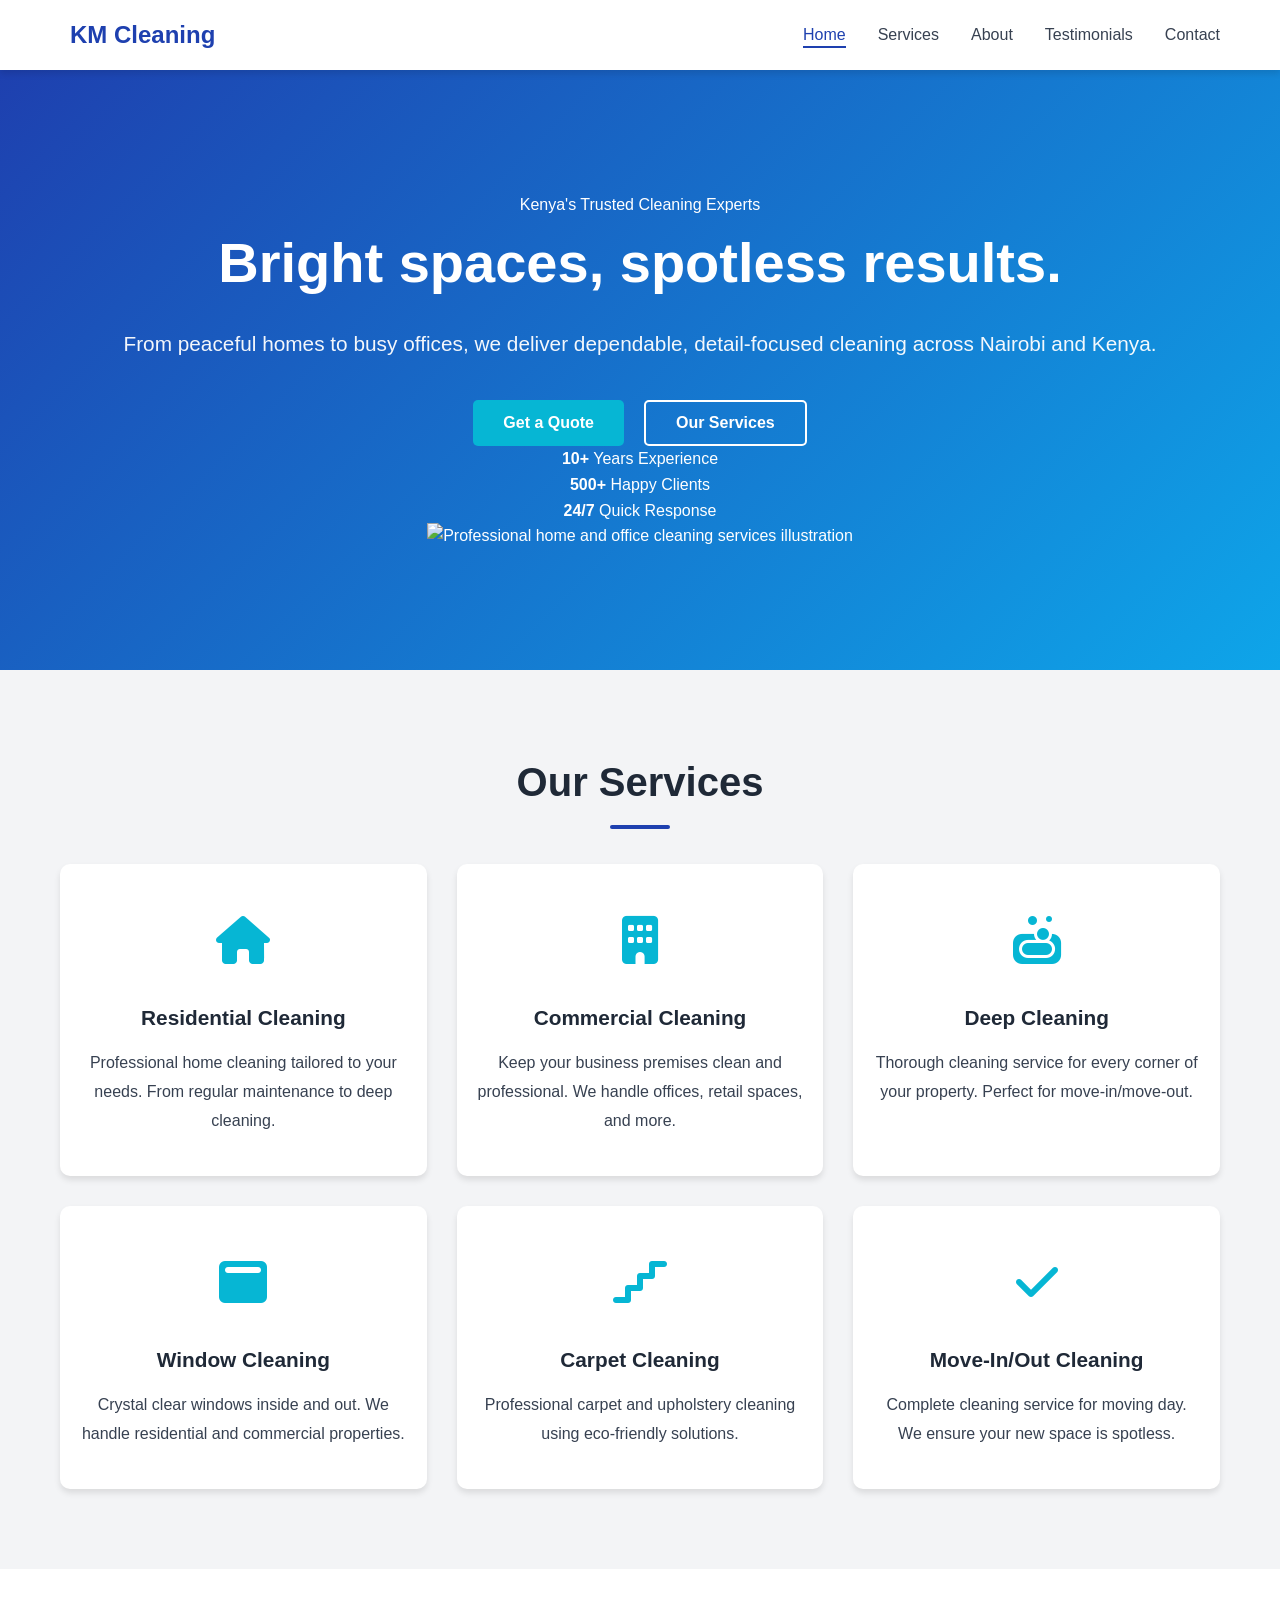
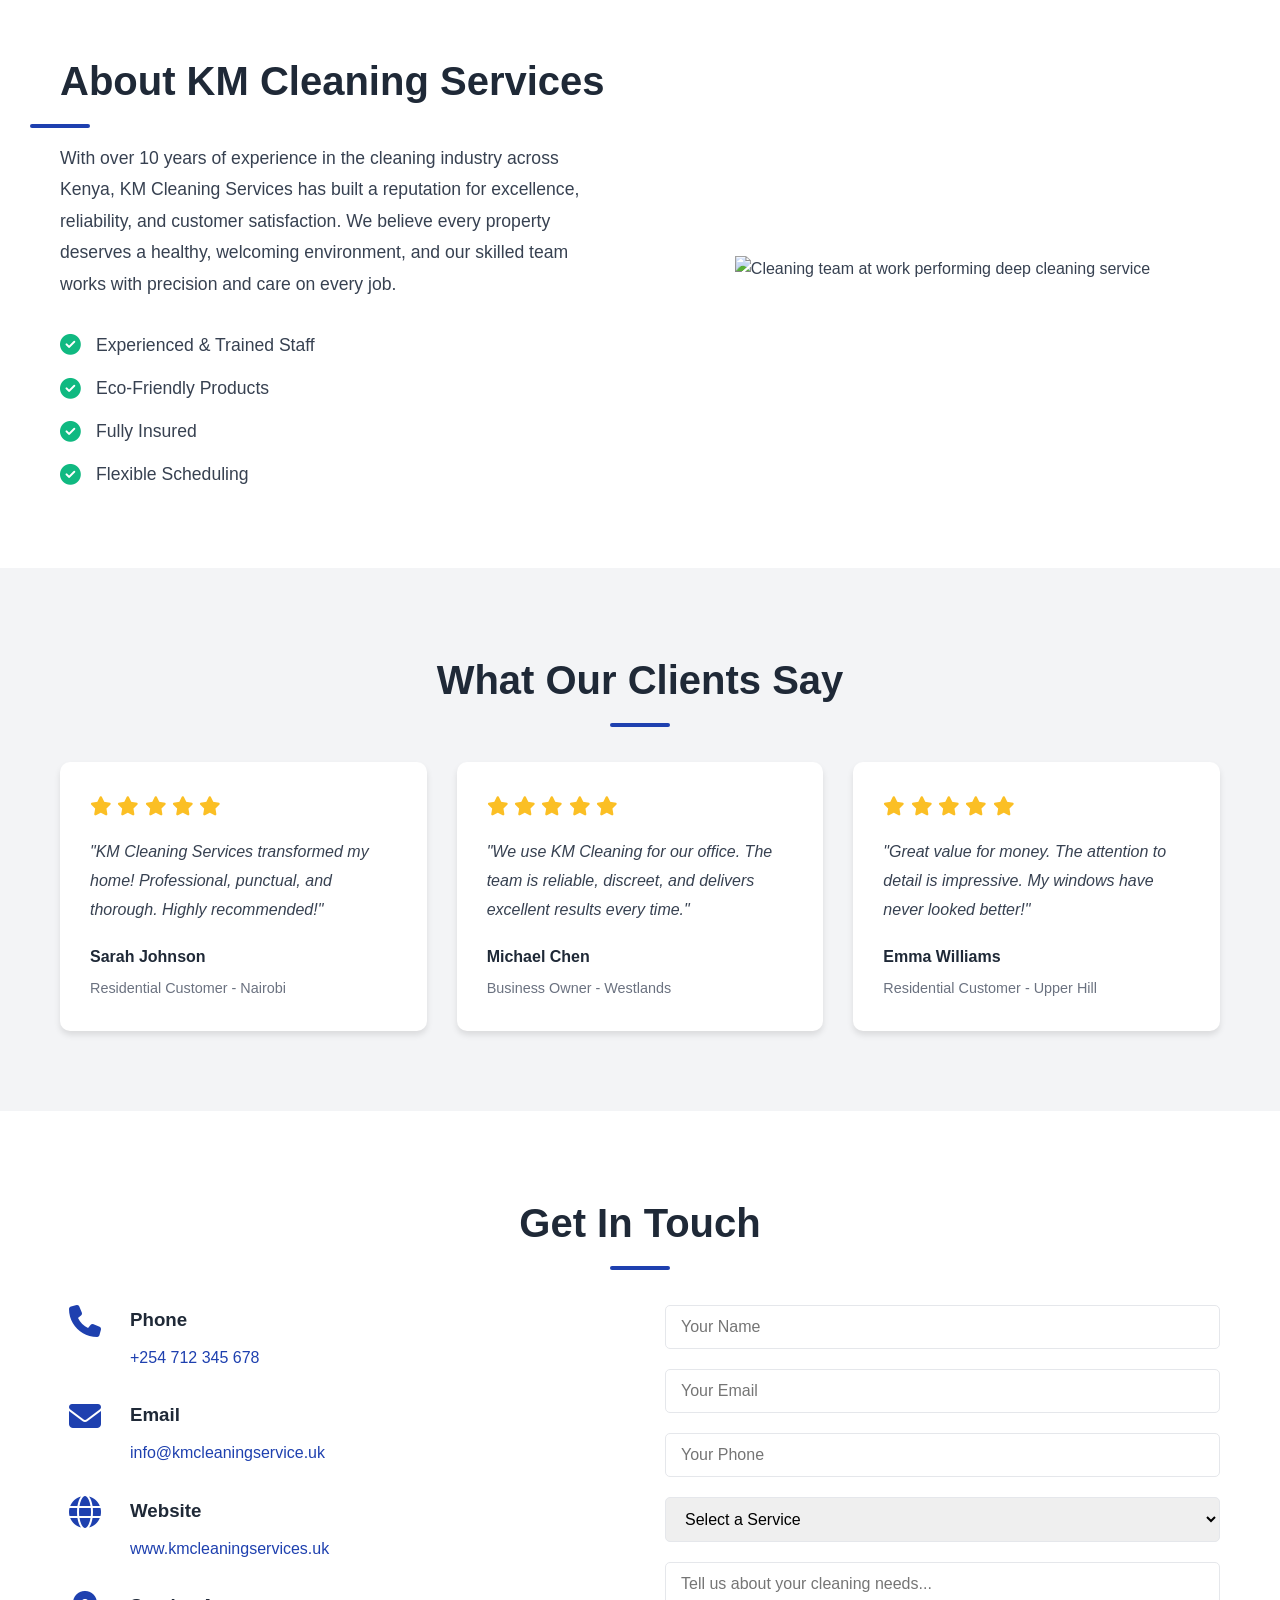
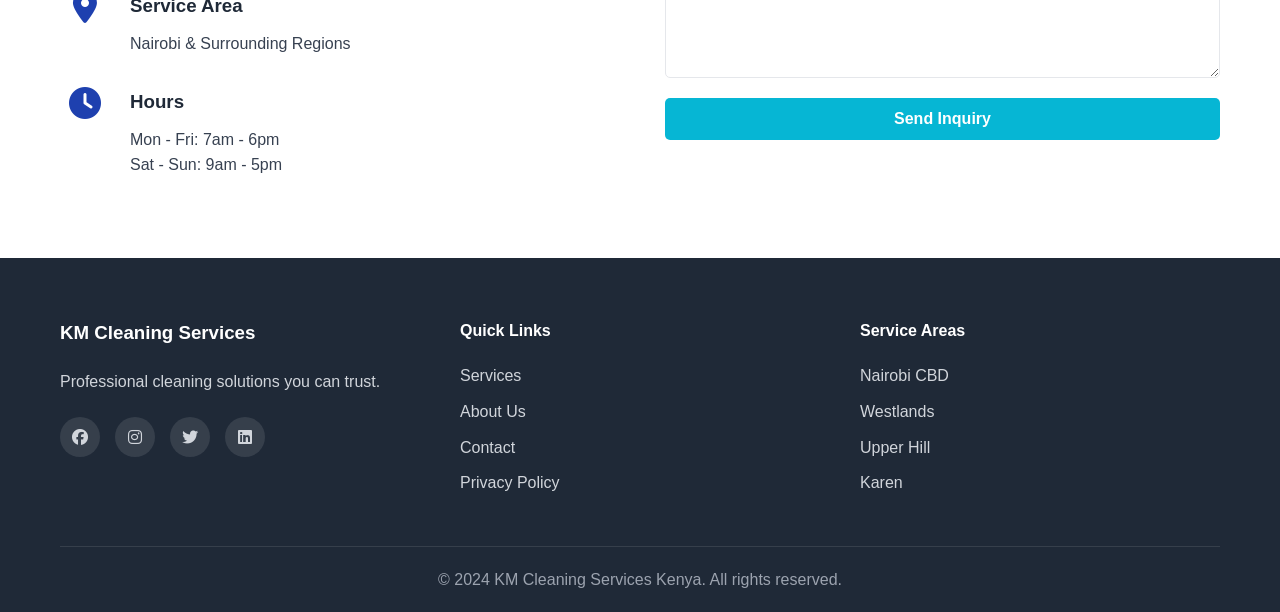
==== index.html @ 6351102a "Update the home page with animated hero visuals and align the contact form with the live website and" ====
<!DOCTYPE html>
<html lang="en">
<head>
    <meta charset="UTF-8">
    <meta name="viewport" content="width=device-width, initial-scale=1.0">
    <meta name="description" content="Professional cleaning services for homes and businesses in Kenya. Fast, reliable, and affordable.">
    <meta name="keywords" content="cleaning services, home cleaning, office cleaning, professional cleaners, Kenya">
    <title>KM Cleaning Services - Professional Cleaning Solutions in Kenya</title>
    <link rel="stylesheet" href="css/styles.css">
    <link rel="stylesheet" href="https://cdnjs.cloudflare.com/ajax/libs/font-awesome/6.4.0/css/all.min.css">
</head>
<body>
    <!-- Navigation -->
    <nav class="navbar">
        <div class="container">
            <div class="nav-wrapper">
                <div class="logo">
                    <i class="fas fa-sparkles"></i>
                    <span>KM Cleaning</span>
                </div>
                <ul class="nav-menu">
                    <li><a href="#home" class="active">Home</a></li>
                    <li><a href="#services">Services</a></li>
                    <li><a href="#about">About</a></li>
                    <li><a href="#testimonials">Testimonials</a></li>
                    <li><a href="#contact">Contact</a></li>
                </ul>
                <div class="hamburger">
                    <span></span>
                    <span></span>
                    <span></span>
                </div>
            </div>
        </div>
    </nav>

    <!-- Hero Section -->
    <section class="hero" id="home">
        <div class="container hero-layout">
            <div class="hero-content">
                <span class="eyebrow">Kenya's Trusted Cleaning Experts</span>
                <h1>Bright spaces, spotless results.</h1>
                <p>From peaceful homes to busy offices, we deliver dependable, detail-focused cleaning across Nairobi and Kenya.</p>
                <div class="hero-buttons">
                    <button class="btn btn-primary" onclick="scrollToSection('contact')">Get a Quote</button>
                    <button class="btn btn-secondary" onclick="scrollToSection('services')">Our Services</button>
                </div>
                <div class="hero-stats">
                    <div>
                        <strong>10+</strong>
                        <span>Years Experience</span>
                    </div>
                    <div>
                        <strong>500+</strong>
                        <span>Happy Clients</span>
                    </div>
                    <div>
                        <strong>24/7</strong>
                        <span>Quick Response</span>
                    </div>
                </div>
            </div>
            <div class="hero-visual" aria-label="Cleaning service illustration">
                <div class="orb orb-one"></div>
                <div class="orb orb-two"></div>
                <img src="assets/cleaning-hero.svg" alt="Professional home and office cleaning services illustration">
            </div>
        </div>
    </section>

    <!-- Services Section -->
    <section class="services" id="services">
        <div class="container">
            <h2>Our Services</h2>
            <div class="services-grid">
                <div class="service-card">
                    <div class="service-icon">
                        <i class="fas fa-home"></i>
                    </div>
                    <h3>Residential Cleaning</h3>
                    <p>Professional home cleaning tailored to your needs. From regular maintenance to deep cleaning.</p>
                </div>
                <div class="service-card">
                    <div class="service-icon">
                        <i class="fas fa-building"></i>
                    </div>
                    <h3>Commercial Cleaning</h3>
                    <p>Keep your business premises clean and professional. We handle offices, retail spaces, and more.</p>
                </div>
                <div class="service-card">
                    <div class="service-icon">
                        <i class="fas fa-soap"></i>
                    </div>
                    <h3>Deep Cleaning</h3>
                    <p>Thorough cleaning service for every corner of your property. Perfect for move-in/move-out.</p>
                </div>
                <div class="service-card">
                    <div class="service-icon">
                        <i class="fas fa-window-maximize"></i>
                    </div>
                    <h3>Window Cleaning</h3>
                    <p>Crystal clear windows inside and out. We handle residential and commercial properties.</p>
                </div>
                <div class="service-card">
                    <div class="service-icon">
                        <i class="fas fa-stairs"></i>
                    </div>
                    <h3>Carpet Cleaning</h3>
                    <p>Professional carpet and upholstery cleaning using eco-friendly solutions.</p>
                </div>
                <div class="service-card">
                    <div class="service-icon">
                        <i class="fas fa-check"></i>
                    </div>
                    <h3>Move-In/Out Cleaning</h3>
                    <p>Complete cleaning service for moving day. We ensure your new space is spotless.</p>
                </div>
            </div>
        </div>
    </section>

    <!-- About Section -->
    <section class="about" id="about">
        <div class="container">
            <div class="about-content">
                <div class="about-text">
                    <h2>About KM Cleaning Services</h2>
                    <p>With over 10 years of experience in the cleaning industry across Kenya, KM Cleaning Services has built a reputation for excellence, reliability, and customer satisfaction. We believe every property deserves a healthy, welcoming environment, and our skilled team works with precision and care on every job.</p>
                    <div class="about-features">
                        <div class="feature">
                            <i class="fas fa-check-circle"></i>
                            <span>Experienced & Trained Staff</span>
                        </div>
                        <div class="feature">
                            <i class="fas fa-check-circle"></i>
                            <span>Eco-Friendly Products</span>
                        </div>
                        <div class="feature">
                            <i class="fas fa-check-circle"></i>
                            <span>Fully Insured</span>
                        </div>
                        <div class="feature">
                            <i class="fas fa-check-circle"></i>
                            <span>Flexible Scheduling</span>
                        </div>
                    </div>
                </div>
                <div class="about-image">
                    <img src="assets/work-visual.svg" alt="Cleaning team at work performing deep cleaning service">
                </div>
            </div>
        </div>
    </section>

    <!-- Testimonials Section -->
    <section class="testimonials" id="testimonials">
        <div class="container">
            <h2>What Our Clients Say</h2>
            <div class="testimonials-grid">
                <div class="testimonial-card">
                    <div class="stars">
                        <i class="fas fa-star"></i>
                        <i class="fas fa-star"></i>
                        <i class="fas fa-star"></i>
                        <i class="fas fa-star"></i>
                        <i class="fas fa-star"></i>
                    </div>
                    <p>"KM Cleaning Services transformed my home! Professional, punctual, and thorough. Highly recommended!"</p>
                    <h4>Sarah Johnson</h4>
                    <span>Residential Customer - Nairobi</span>
                </div>
                <div class="testimonial-card">
                    <div class="stars">
                        <i class="fas fa-star"></i>
                        <i class="fas fa-star"></i>
                        <i class="fas fa-star"></i>
                        <i class="fas fa-star"></i>
                        <i class="fas fa-star"></i>
                    </div>
                    <p>"We use KM Cleaning for our office. The team is reliable, discreet, and delivers excellent results every time."</p>
                    <h4>Michael Chen</h4>
                    <span>Business Owner - Westlands</span>
                </div>
                <div class="testimonial-card">
                    <div class="stars">
                        <i class="fas fa-star"></i>
                        <i class="fas fa-star"></i>
                        <i class="fas fa-star"></i>
                        <i class="fas fa-star"></i>
                        <i class="fas fa-star"></i>
                    </div>
                    <p>"Great value for money. The attention to detail is impressive. My windows have never looked better!"</p>
                    <h4>Emma Williams</h4>
                    <span>Residential Customer - Upper Hill</span>
                </div>
            </div>
        </div>
    </section>

    <!-- Contact Section -->
    <section class="contact" id="contact">
        <div class="container">
            <h2>Get In Touch</h2>
            <div class="contact-wrapper">
                <div class="contact-info">
                    <div class="info-item">
                        <i class="fas fa-phone"></i>
                        <div>
                            <h3>Phone</h3>
                            <p><a href="tel:+254712345678">+254 712 345 678</a></p>
                        </div>
                    </div>
                    <div class="info-item">
                        <i class="fas fa-envelope"></i>
                        <div>
                            <h3>Email</h3>
                            <p><a href="mailto:info@kmcleaningservice.uk">info@kmcleaningservice.uk</a></p>
                        </div>
                    </div>
                    <div class="info-item">
                        <i class="fas fa-globe"></i>
                        <div>
                            <h3>Website</h3>
                            <p><a href="https://www.kmcleaningservices.uk">www.kmcleaningservices.uk</a></p>
                        </div>
                    </div>
                    <div class="info-item">
                        <i class="fas fa-map-marker-alt"></i>
                        <div>
                            <h3>Service Area</h3>
                            <p>Nairobi & Surrounding Regions</p>
                        </div>
                    </div>
                    <div class="info-item">
                        <i class="fas fa-clock"></i>
                        <div>
                            <h3>Hours</h3>
                            <p>Mon - Fri: 7am - 6pm<br>Sat - Sun: 9am - 5pm</p>
                        </div>
                    </div>
                </div>
                <form class="contact-form" id="contactForm" action="https://formsubmit.co/info@kmcleaningservice.uk" method="POST">
                    <div class="form-group">
                        <input type="text" name="name" placeholder="Your Name" required>
                    </div>
                    <div class="form-group">
                        <input type="email" name="email" placeholder="Your Email" required>
                    </div>
                    <div class="form-group">
                        <input type="tel" name="phone" placeholder="Your Phone">
                    </div>
                    <div class="form-group">
                        <select name="service" required>
                            <option value="">Select a Service</option>
                            <option value="Residential Cleaning">Residential Cleaning</option>
                            <option value="Commercial Cleaning">Commercial Cleaning</option>
                            <option value="Deep Cleaning">Deep Cleaning</option>
                            <option value="Window Cleaning">Window Cleaning</option>
                            <option value="Carpet Cleaning">Carpet Cleaning</option>
                            <option value="Move-In/Out Cleaning">Move-In/Out Cleaning</option>
                        </select>
                    </div>
                    <div class="form-group">
                        <textarea name="message" placeholder="Tell us about your cleaning needs..." rows="5" required></textarea>
                    </div>
                    <input type="hidden" name="_captcha" value="false">
                    <input type="hidden" name="_next" value="https://www.kmcleaningservices.uk/thank-you.html">
                    <button type="submit" class="btn btn-primary">Send Inquiry</button>
                </form>
            </div>
        </div>
    </section>

    <!-- Footer -->
    <footer class="footer">
        <div class="container">
            <div class="footer-content">
                <div class="footer-section">
                    <h3>KM Cleaning Services</h3>
                    <p>Professional cleaning solutions you can trust.</p>
                    <div class="social-links">
                        <a href="#" title="Facebook"><i class="fab fa-facebook"></i></a>
                        <a href="#" title="Instagram"><i class="fab fa-instagram"></i></a>
                        <a href="#" title="Twitter"><i class="fab fa-twitter"></i></a>
                        <a href="#" title="LinkedIn"><i class="fab fa-linkedin"></i></a>
                    </div>
                </div>
                <div class="footer-section">
                    <h4>Quick Links</h4>
                    <ul>
                        <li><a href="#services">Services</a></li>
                        <li><a href="#about">About Us</a></li>
                        <li><a href="#contact">Contact</a></li>
                        <li><a href="privacy.html">Privacy Policy</a></li>
                    </ul>
                </div>
                <div class="footer-section">
                    <h4>Service Areas</h4>
                    <ul>
                        <li><a href="#">Nairobi CBD</a></li>
                        <li><a href="#">Westlands</a></li>
                        <li><a href="#">Upper Hill</a></li>
                        <li><a href="#">Karen</a></li>
                    </ul>
                </div>
            </div>
            <div class="footer-bottom">
                <p>&copy; 2024 KM Cleaning Services Kenya. All rights reserved.</p>
            </div>
        </div>
    </footer>

    <script src="js/script.js"></script>
</body>
</html>
---- css/styles.css ----
/* ==================== Global Styles ==================== */
* {
    margin: 0;
    padding: 0;
    box-sizing: border-box;
}

:root {
    --primary-color: #1e40af;
    --secondary-color: #0ea5e9;
    --accent-color: #06b6d4;
    --dark-color: #1f2937;
    --light-color: #f3f4f6;
    --text-color: #374151;
    --border-color: #e5e7eb;
    --success-color: #10b981;
    --white: #ffffff;
    --shadow: 0 4px 6px rgba(0, 0, 0, 0.1);
    --shadow-lg: 0 10px 25px rgba(0, 0, 0, 0.15);
}

html {
    scroll-behavior: smooth;
}

body {
    font-family: 'Segoe UI', Tahoma, Geneva, Verdana, sans-serif;
    line-height: 1.6;
    color: var(--text-color);
    background-color: var(--white);
}

.container {
    max-width: 1200px;
    margin: 0 auto;
    padding: 0 20px;
}

/* ==================== Navigation ==================== */
.navbar {
    background-color: var(--white);
    box-shadow: var(--shadow);
    position: sticky;
    top: 0;
    z-index: 1000;
    padding: 1rem 0;
}

.nav-wrapper {
    display: flex;
    justify-content: space-between;
    align-items: center;
}

.logo {
    display: flex;
    align-items: center;
    gap: 10px;
    font-size: 1.5rem;
    font-weight: 700;
    color: var(--primary-color);
}

.logo i {
    color: var(--accent-color);
    font-size: 1.8rem;
}

.nav-menu {
    display: flex;
    list-style: none;
    gap: 2rem;
}

.nav-menu a {
    text-decoration: none;
    color: var(--text-color);
    font-weight: 500;
    transition: color 0.3s ease;
    position: relative;
}

.nav-menu a:hover,
.nav-menu a.active {
    color: var(--primary-color);
}

.nav-menu a::after {
    content: '';
    position: absolute;
    bottom: -5px;
    left: 0;
    width: 0;
    height: 2px;
    background-color: var(--primary-color);
    transition: width 0.3s ease;
}

.nav-menu a:hover::after,
.nav-menu a.active::after {
    width: 100%;
}

.hamburger {
    display: none;
    flex-direction: column;
    cursor: pointer;
}

.hamburger span {
    width: 25px;
    height: 3px;
    background-color: var(--primary-color);
    margin: 5px 0;
    transition: 0.3s;
}

/* ==================== Hero Section ==================== */
.hero {
    background: linear-gradient(135deg, var(--primary-color) 0%, var(--secondary-color) 100%);
    color: var(--white);
    padding: 120px 20px;
    text-align: center;
    min-height: 600px;
    display: flex;
    align-items: center;
    justify-content: center;
}

.hero-content h1 {
    font-size: 3.5rem;
    margin-bottom: 20px;
    font-weight: 800;
    animation: slideDown 0.8s ease;
}

.hero-content p {
    font-size: 1.3rem;
    margin-bottom: 40px;
    opacity: 0.95;
    animation: slideUp 0.8s ease;
}

.hero-buttons {
    display: flex;
    gap: 20px;
    justify-content: center;
    flex-wrap: wrap;
    animation: slideUp 1s ease;
}

@keyframes slideDown {
    from {
        opacity: 0;
        transform: translateY(-30px);
    }
    to {
        opacity: 1;
        transform: translateY(0);
    }
}

@keyframes slideUp {
    from {
        opacity: 0;
        transform: translateY(30px);
    }
    to {
        opacity: 1;
        transform: translateY(0);
    }
}

/* ==================== Buttons ==================== */
.btn {
    padding: 12px 30px;
    border: none;
    border-radius: 5px;
    font-size: 1rem;
    font-weight: 600;
    cursor: pointer;
    transition: all 0.3s ease;
    text-decoration: none;
    display: inline-block;
}

.btn-primary {
    background-color: var(--accent-color);
    color: var(--white);
}

.btn-primary:hover {
    background-color: #0891b2;
    transform: translateY(-2px);
    box-shadow: var(--shadow-lg);
}

.btn-secondary {
    background-color: transparent;
    color: var(--white);
    border: 2px solid var(--white);
}

.btn-secondary:hover {
    background-color: var(--white);
    color: var(--primary-color);
    transform: translateY(-2px);
}

/* ==================== Services Section ==================== */
.services {
    padding: 80px 20px;
    background-color: var(--light-color);
}

.services h2,
.about h2,
.testimonials h2,
.contact h2 {
    font-size: 2.5rem;
    margin-bottom: 50px;
    text-align: center;
    color: var(--dark-color);
    position: relative;
}

.services h2::after,
.about h2::after,
.testimonials h2::after,
.contact h2::after {
    content: '';
    position: absolute;
    bottom: -15px;
    left: 50%;
    transform: translateX(-50%);
    width: 60px;
    height: 4px;
    background-color: var(--primary-color);
    border-radius: 2px;
}

.services-grid {
    display: grid;
    grid-template-columns: repeat(auto-fit, minmax(300px, 1fr));
    gap: 30px;
}

.service-card {
    background-color: var(--white);
    padding: 40px 20px;
    border-radius: 10px;
    text-align: center;
    box-shadow: var(--shadow);
    transition: all 0.3s ease;
    cursor: pointer;
}

.service-card:hover {
    transform: translateY(-10px);
    box-shadow: var(--shadow-lg);
}

.service-icon {
    font-size: 3rem;
    color: var(--accent-color);
    margin-bottom: 20px;
}

.service-card h3 {
    font-size: 1.3rem;
    margin-bottom: 15px;
    color: var(--dark-color);
}

.service-card p {
    color: var(--text-color);
    line-height: 1.8;
}

/* ==================== About Section ==================== */
.about {
    padding: 80px 20px;
}

.about-content {
    display: grid;
    grid-template-columns: 1fr 1fr;
    gap: 50px;
    align-items: center;
}

.about-text h2 {
    text-align: left;
    margin-bottom: 30px;
}

.about-text h2::after {
    left: 0;
}

.about-text p {
    font-size: 1.1rem;
    line-height: 1.8;
    margin-bottom: 30px;
    color: var(--text-color);
}

.about-features {
    display: flex;
    flex-direction: column;
    gap: 15px;
}

.feature {
    display: flex;
    align-items: center;
    gap: 15px;
    font-size: 1.1rem;
}

.feature i {
    color: var(--success-color);
    font-size: 1.3rem;
}

.about-image {
    display: flex;
    align-items: center;
    justify-content: center;
}

.placeholder-image {
    width: 100%;
    height: 400px;
    background: linear-gradient(135deg, #e0e7ff 0%, #f0f4ff 100%);
    border-radius: 10px;
    display: flex;
    flex-direction: column;
    align-items: center;
    justify-content: center;
    color: var(--primary-color);
}

.placeholder-image i {
    font-size: 4rem;
    margin-bottom: 20px;
    opacity: 0.5;
}

.placeholder-image p {
    font-size: 1.1rem;
    opacity: 0.7;
}

/* ==================== Testimonials Section ==================== */
.testimonials {
    padding: 80px 20px;
    background-color: var(--light-color);
}

.testimonials h2 {
    margin-bottom: 50px;
}

.testimonials-grid {
    display: grid;
    grid-template-columns: repeat(auto-fit, minmax(300px, 1fr));
    gap: 30px;
}

.testimonial-card {
    background-color: var(--white);
    padding: 30px;
    border-radius: 10px;
    box-shadow: var(--shadow);
    transition: all 0.3s ease;
}

.testimonial-card:hover {
    box-shadow: var(--shadow-lg);
    transform: translateY(-5px);
}

.stars {
    color: #fbbf24;
    font-size: 1.2rem;
    margin-bottom: 15px;
}

.testimonial-card p {
    font-style: italic;
    margin-bottom: 20px;
    line-height: 1.8;
    color: var(--text-color);
}

.testimonial-card h4 {
    color: var(--dark-color);
    margin-bottom: 5px;
}

.testimonial-card span {
    color: #6b7280;
    font-size: 0.9rem;
}

/* ==================== Contact Section ==================== */
.contact {
    padding: 80px 20px;
}

.contact h2 {
    margin-bottom: 50px;
}

.contact-wrapper {
    display: grid;
    grid-template-columns: 1fr 1fr;
    gap: 50px;
}

.contact-info {
    display: flex;
    flex-direction: column;
    gap: 30px;
}

.info-item {
    display: flex;
    gap: 20px;
}

.info-item i {
    font-size: 2rem;
    color: var(--primary-color);
    min-width: 50px;
    text-align: center;
}

.info-item h3 {
    margin-bottom: 10px;
    color: var(--dark-color);
}

.info-item p {
    color: var(--text-color);
}

.info-item a {
    color: var(--primary-color);
    text-decoration: none;
    transition: color 0.3s ease;
}

.info-item a:hover {
    color: var(--accent-color);
}

.contact-form {
    display: flex;
    flex-direction: column;
    gap: 20px;
}

.form-group {
    display: flex;
    flex-direction: column;
}

.form-group input,
.form-group select,
.form-group textarea {
    padding: 12px 15px;
    border: 1px solid var(--border-color);
    border-radius: 5px;
    font-size: 1rem;
    font-family: inherit;
    transition: border-color 0.3s ease;
}

.form-group input:focus,
.form-group select:focus,
.form-group textarea:focus {
    outline: none;
    border-color: var(--primary-color);
    box-shadow: 0 0 0 3px rgba(30, 64, 175, 0.1);
}

.form-group textarea {
    resize: vertical;
}

/* ==================== Footer ==================== */
.footer {
    background-color: var(--dark-color);
    color: var(--white);
    padding: 60px 20px 20px;
}

.footer-content {
    display: grid;
    grid-template-columns: repeat(auto-fit, minmax(250px, 1fr));
    gap: 40px;
    margin-bottom: 40px;
}

.footer-section h3,
.footer-section h4 {
    margin-bottom: 20px;
    color: var(--white);
}

.footer-section p {
    color: #d1d5db;
    line-height: 1.8;
    margin-bottom: 20px;
}

.footer-section ul {
    list-style: none;
}

.footer-section ul li {
    margin-bottom: 10px;
}

.footer-section a {
    color: #d1d5db;
    text-decoration: none;
    transition: color 0.3s ease;
}

.footer-section a:hover {
    color: var(--accent-color);
}

.social-links {
    display: flex;
    gap: 15px;
}

.social-links a {
    width: 40px;
    height: 40px;
    display: flex;
    align-items: center;
    justify-content: center;
    background-color: rgba(255, 255, 255, 0.1);
    border-radius: 50%;
    transition: all 0.3s ease;
}

.social-links a:hover {
    background-color: var(--accent-color);
    transform: translateY(-3px);
}

.footer-bottom {
    text-align: center;
    padding-top: 20px;
    border-top: 1px solid rgba(255, 255, 255, 0.1);
    color: #9ca3af;
}

/* ==================== Responsive Design ==================== */
@media (max-width: 768px) {
    .hamburger {
        display: flex;
    }

    .nav-menu {
        position: fixed;
        left: -100%;
        top: 70px;
        flex-direction: column;
        background-color: var(--white);
        width: 100%;
        text-align: center;
        transition: 0.3s;
        gap: 0;
        padding: 20px 0;
        box-shadow: var(--shadow);
    }

    .nav-menu.active {
        left: 0;
    }

    .nav-menu li {
        padding: 15px 0;
    }

    .hero-content h1 {
        font-size: 2.5rem;
    }

    .hero-content p {
        font-size: 1.1rem;
    }

    .hero-buttons {
        flex-direction: column;
        align-items: center;
    }

    .btn {
        width: 100%;
        max-width: 300px;
    }

    .about-content {
        grid-template-columns: 1fr;
        gap: 30px;
    }

    .about-image {
        order: -1;
    }

    .contact-wrapper {
        grid-template-columns: 1fr;
        gap: 30px;
    }

    .services h2,
    .about h2,
    .testimonials h2,
    .contact h2 {
        font-size: 2rem;
    }

    .services,
    .about,
    .testimonials,
    .contact {
        padding: 60px 20px;
    }
}

@media (max-width: 480px) {
    .hero-content h1 {
        font-size: 2rem;
    }

    .services-grid,
    .testimonials-grid {
        grid-template-columns: 1fr;
    }

    .services h2,
    .about h2,
    .testimonials h2,
    .contact h2 {
        font-size: 1.8rem;
    }

    .nav-menu {
        gap: 0;
    }

    .footer-content {
        grid-template-columns: 1fr;
        gap: 30px;
    }
}

/* ==================== Animations ==================== */
@keyframes fadeIn {
    from {
        opacity: 0;
    }
    to {
        opacity: 1;
    }
}

@keyframes slideInLeft {
    from {
        opacity: 0;
        transform: translateX(-30px);
    }
    to {
        opacity: 1;
        transform: translateX(0);
    }
}

@keyframes slideInRight {
    from {
        opacity: 0;
        transform: translateX(30px);
    }
    to {
        opacity: 1;
        transform: translateX(0);
    }
}

.fade-in {
    animation: fadeIn 0.6s ease-in;
}

/* ==================== Utility Classes ==================== */
.text-center {
    text-align: center;
}

.mt-20 {
    margin-top: 20px;
}

.mt-40 {
    margin-top: 40px;
}

.mb-20 {
    margin-bottom: 20px;
}

.mb-40 {
    margin-bottom: 40px;
}
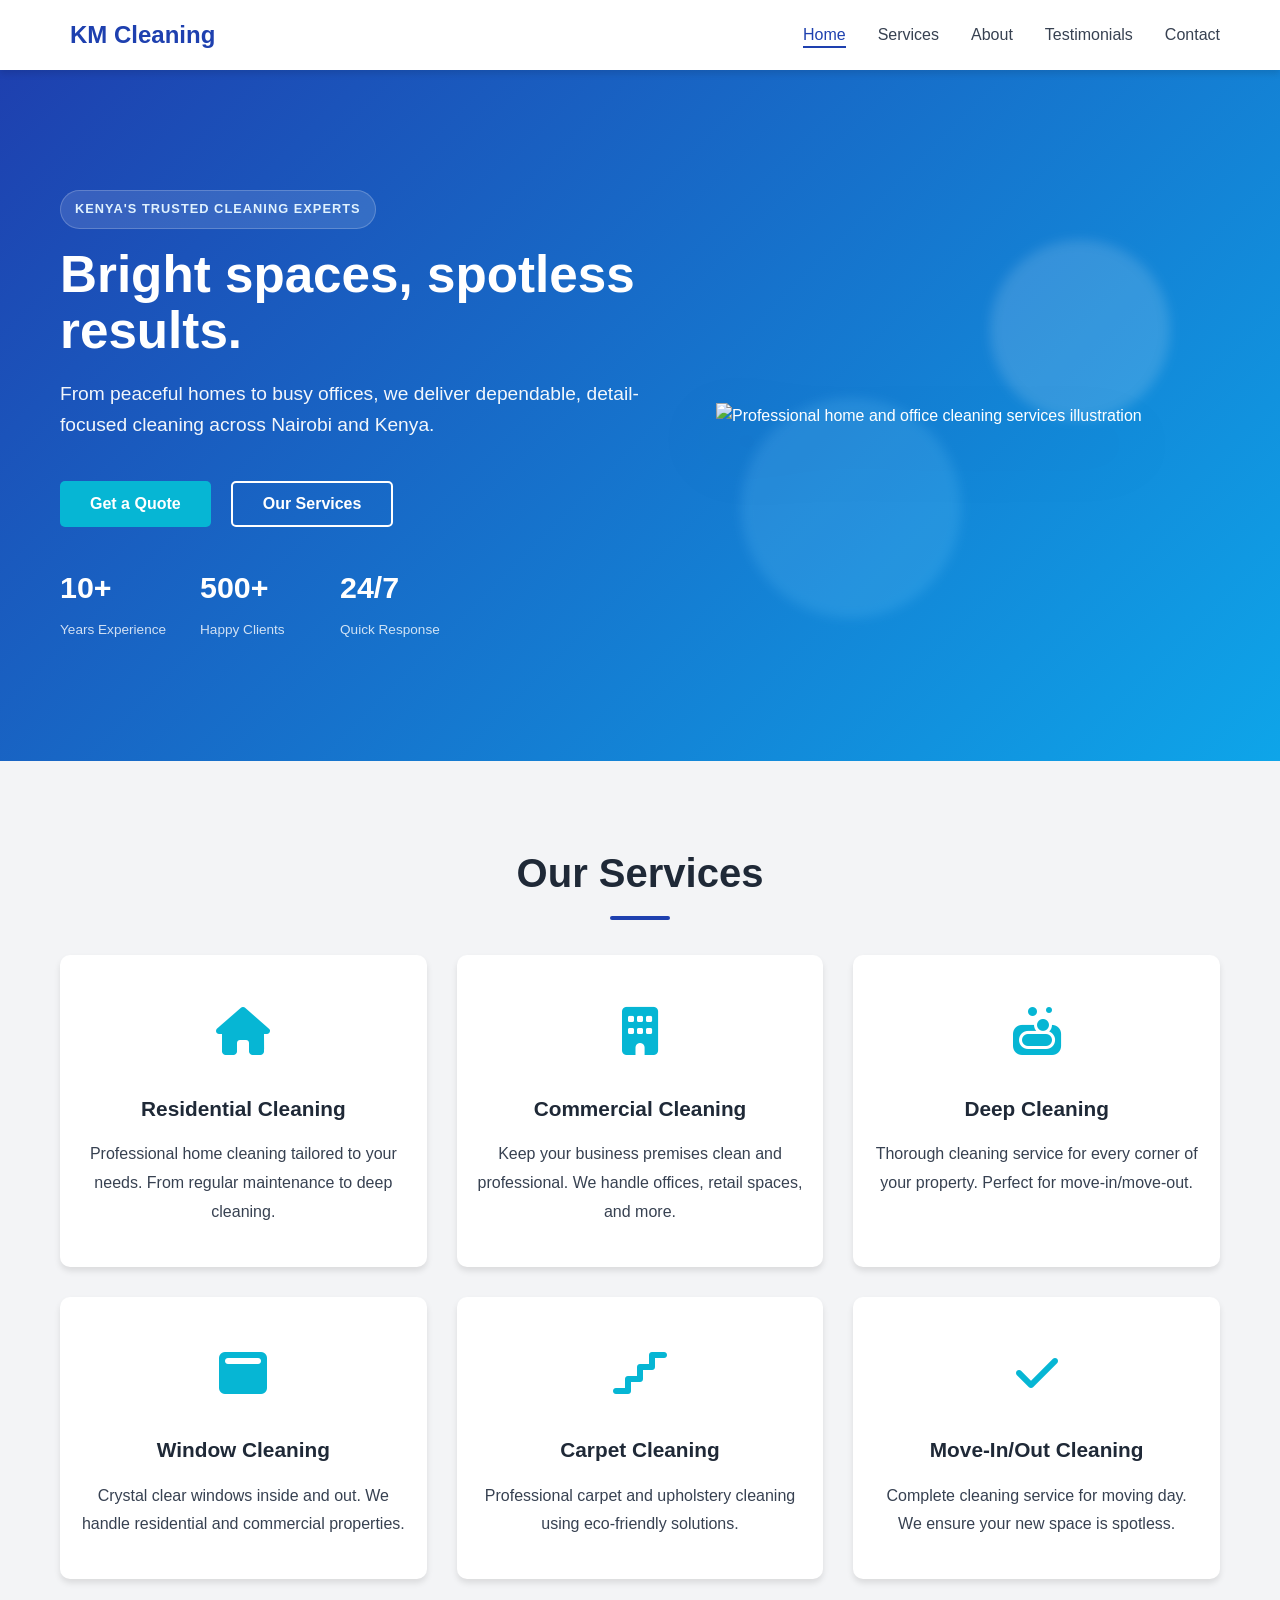
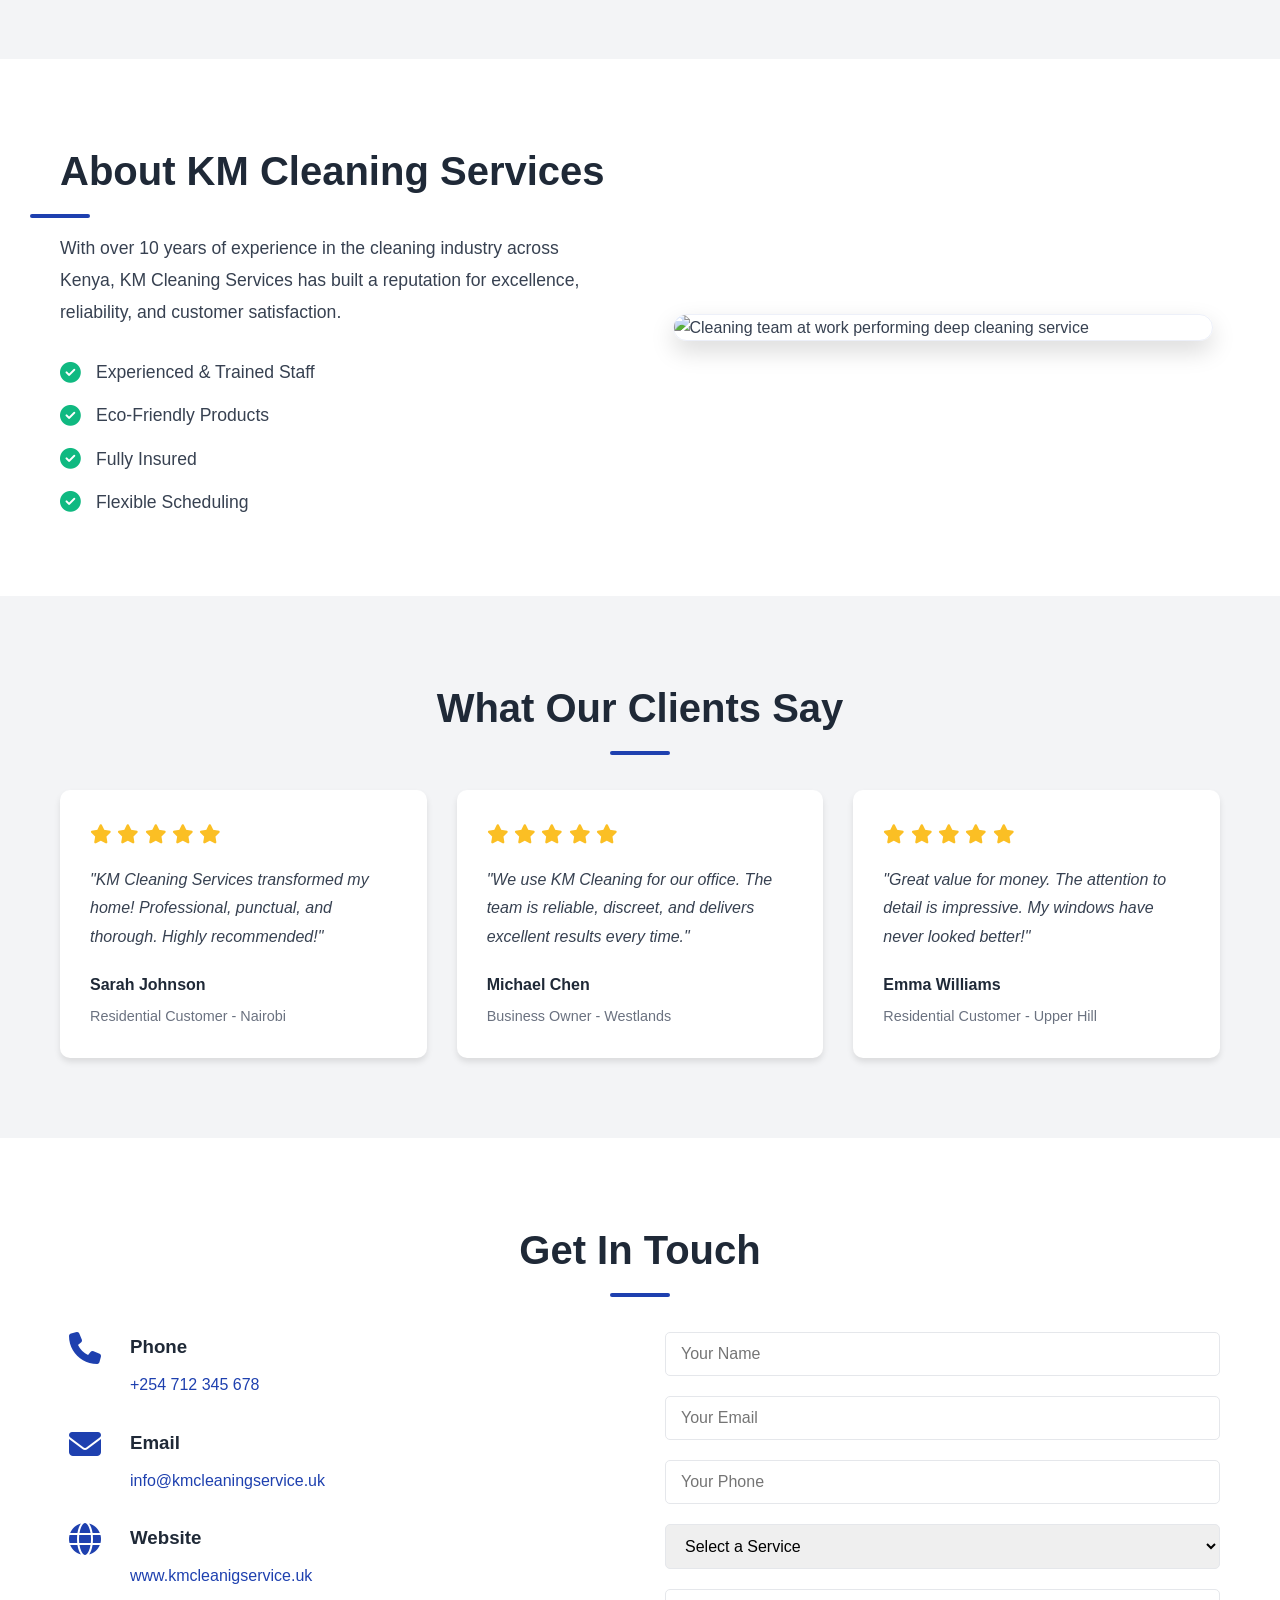
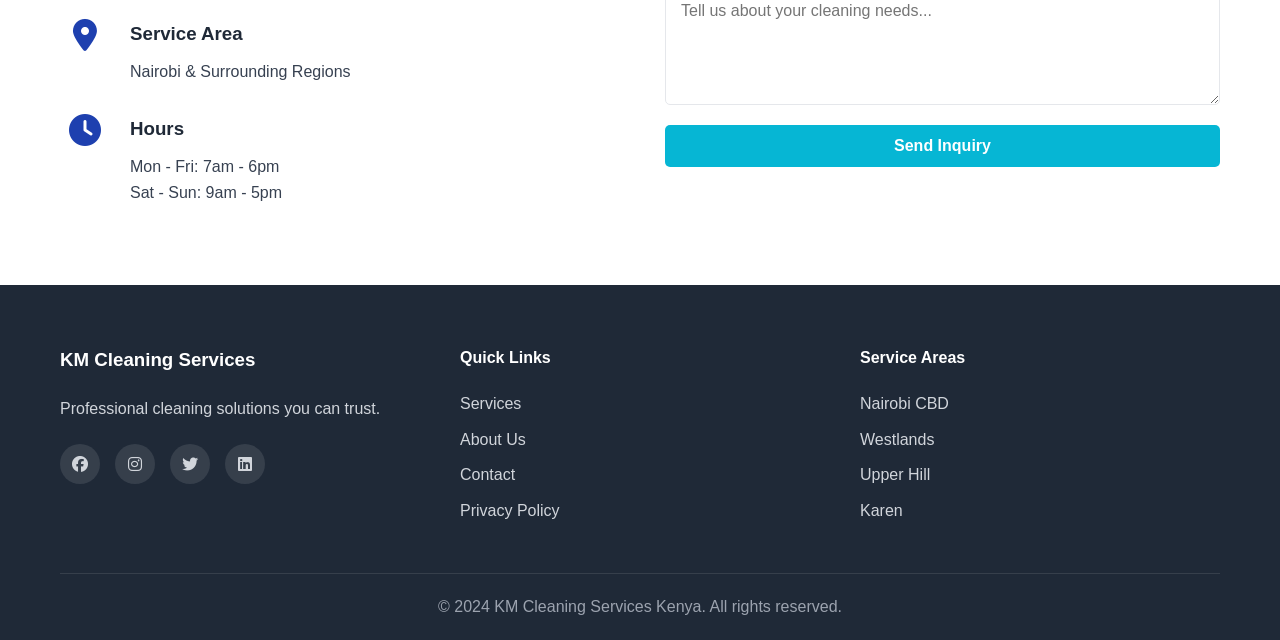
==== commit 0cedd702: "Update website URL references to the new kmcleanigservice.uk domain" ====
--- a/index.html
+++ b/index.html
@@ -125,7 +125,7 @@
             <div class="about-content">
                 <div class="about-text">
                     <h2>About KM Cleaning Services</h2>
-                    <p>With over 10 years of experience in the cleaning industry across Kenya, KM Cleaning Services has built a reputation for excellence, reliability, and customer satisfaction. We believe every property deserves a healthy, welcoming environment, and our skilled team works with precision and care on every job.</p>
+                    <p>With over 10 years of experience in the cleaning industry across Kenya, KM Cleaning Services has built a reputation for excellence, reliability, and customer satisfaction. </p>
                     <div class="about-features">
                         <div class="feature">
                             <i class="fas fa-check-circle"></i>
@@ -221,7 +221,7 @@
                         <i class="fas fa-globe"></i>
                         <div>
                             <h3>Website</h3>
-                            <p><a href="https://www.kmcleaningservices.uk">www.kmcleaningservices.uk</a></p>
+                            <p><a href="https://www.kmcleanigservice.uk">www.kmcleanigservice.uk</a></p>
                         </div>
                     </div>
                     <div class="info-item">
@@ -264,7 +264,7 @@
                         <textarea name="message" placeholder="Tell us about your cleaning needs..." rows="5" required></textarea>
                     </div>
                     <input type="hidden" name="_captcha" value="false">
-                    <input type="hidden" name="_next" value="https://www.kmcleaningservices.uk/thank-you.html">
+                    <input type="hidden" name="_next" value="https://www.kmcleanigservice.uk/thank-you.html">
                     <button type="submit" class="btn btn-primary">Send Inquiry</button>
                 </form>
             </div>
--- a/css/styles.css
+++ b/css/styles.css
@@ -120,33 +120,128 @@
     background: linear-gradient(135deg, var(--primary-color) 0%, var(--secondary-color) 100%);
     color: var(--white);
     padding: 120px 20px;
-    text-align: center;
     min-height: 600px;
     display: flex;
     align-items: center;
     justify-content: center;
+    overflow: hidden;
+}
+
+.hero-layout {
+    display: grid;
+    grid-template-columns: 1.1fr 0.9fr;
+    align-items: center;
+    gap: 40px;
+    width: 100%;
+}
+
+.hero-content {
+    text-align: left;
+    position: relative;
+    z-index: 2;
+}
+
+.eyebrow {
+    display: inline-block;
+    background: rgba(255, 255, 255, 0.12);
+    border: 1px solid rgba(255, 255, 255, 0.2);
+    color: #e0f2fe;
+    padding: 8px 14px;
+    border-radius: 999px;
+    font-size: 0.8rem;
+    font-weight: 700;
+    letter-spacing: 0.08em;
+    text-transform: uppercase;
+    margin-bottom: 18px;
 }
 
 .hero-content h1 {
-    font-size: 3.5rem;
+    font-size: clamp(2.4rem, 4vw, 4.5rem);
     margin-bottom: 20px;
     font-weight: 800;
+    line-height: 1.1;
     animation: slideDown 0.8s ease;
 }
 
 .hero-content p {
-    font-size: 1.3rem;
+    font-size: 1.2rem;
     margin-bottom: 40px;
     opacity: 0.95;
+    max-width: 620px;
     animation: slideUp 0.8s ease;
 }
 
 .hero-buttons {
     display: flex;
     gap: 20px;
-    justify-content: center;
+    justify-content: flex-start;
     flex-wrap: wrap;
     animation: slideUp 1s ease;
+}
+
+.hero-stats {
+    display: flex;
+    gap: 30px;
+    margin-top: 36px;
+    animation: slideUp 1.2s ease;
+    flex-wrap: wrap;
+}
+
+.hero-stats div {
+    min-width: 110px;
+}
+
+.hero-stats strong {
+    display: block;
+    font-size: 1.9rem;
+    color: #fff;
+    margin-bottom: 4px;
+}
+
+.hero-stats span {
+    color: rgba(255,255,255,0.8);
+    font-size: 0.85rem;
+}
+
+.hero-visual {
+    position: relative;
+    display: flex;
+    align-items: center;
+    justify-content: center;
+    min-height: 440px;
+}
+
+.hero-visual img {
+    position: relative;
+    z-index: 2;
+    width: min(100%, 560px);
+    filter: drop-shadow(0 28px 35px rgba(15, 23, 42, 0.2));
+    animation: floatCard 4.5s ease-in-out infinite;
+}
+
+.orb {
+    position: absolute;
+    border-radius: 50%;
+    filter: blur(6px);
+    opacity: 0.8;
+}
+
+.orb-one {
+    width: 180px;
+    height: 180px;
+    background: rgba(255,255,255,0.18);
+    right: 10%;
+    top: 10%;
+    animation: pulseOrb 6s ease-in-out infinite;
+}
+
+.orb-two {
+    width: 220px;
+    height: 220px;
+    background: rgba(125, 211, 252, 0.22);
+    left: 5%;
+    bottom: 4%;
+    animation: pulseOrb 7s ease-in-out infinite reverse;
 }
 
 @keyframes slideDown {
@@ -168,6 +263,26 @@
     to {
         opacity: 1;
         transform: translateY(0);
+    }
+}
+
+@keyframes floatCard {
+    0%, 100% {
+        transform: translateY(0px);
+    }
+    50% {
+        transform: translateY(-12px);
+    }
+}
+
+@keyframes pulseOrb {
+    0%, 100% {
+        transform: scale(1);
+        opacity: 0.7;
+    }
+    50% {
+        transform: scale(1.14);
+        opacity: 1;
     }
 }
 
@@ -329,27 +444,12 @@
     justify-content: center;
 }
 
-.placeholder-image {
+.about-image img {
     width: 100%;
-    height: 400px;
-    background: linear-gradient(135deg, #e0e7ff 0%, #f0f4ff 100%);
-    border-radius: 10px;
-    display: flex;
-    flex-direction: column;
-    align-items: center;
-    justify-content: center;
-    color: var(--primary-color);
-}
-
-.placeholder-image i {
-    font-size: 4rem;
-    margin-bottom: 20px;
-    opacity: 0.5;
-}
-
-.placeholder-image p {
-    font-size: 1.1rem;
-    opacity: 0.7;
+    max-width: 540px;
+    border-radius: 18px;
+    box-shadow: var(--shadow-lg);
+    border: 1px solid rgba(30, 64, 175, 0.08);
 }
 
 /* ==================== Testimonials Section ==================== */
@@ -590,6 +690,23 @@
         padding: 15px 0;
     }
 
+    .hero-layout {
+        grid-template-columns: 1fr;
+        text-align: center;
+    }
+
+    .hero-content {
+        text-align: center;
+    }
+
+    .hero-buttons {
+        justify-content: center;
+    }
+
+    .hero-stats {
+        justify-content: center;
+    }
+
     .hero-content h1 {
         font-size: 2.5rem;
     }
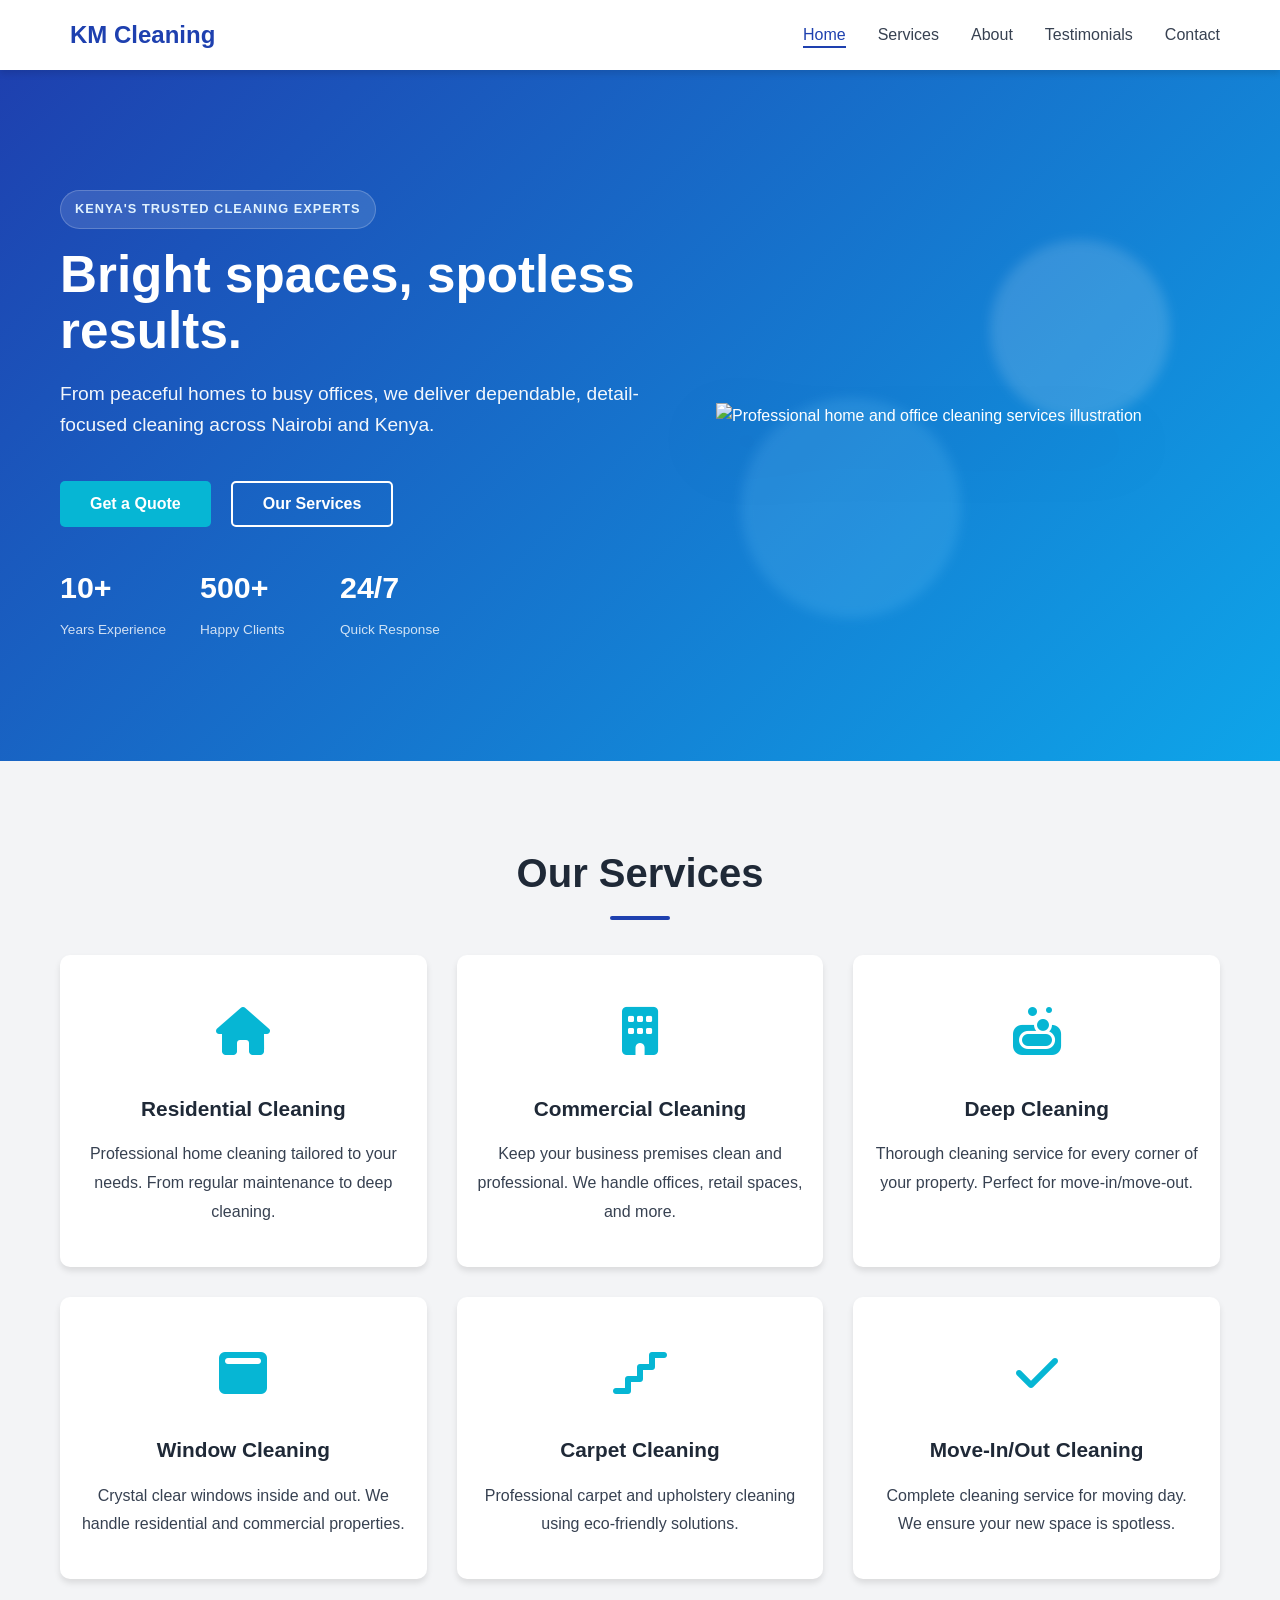
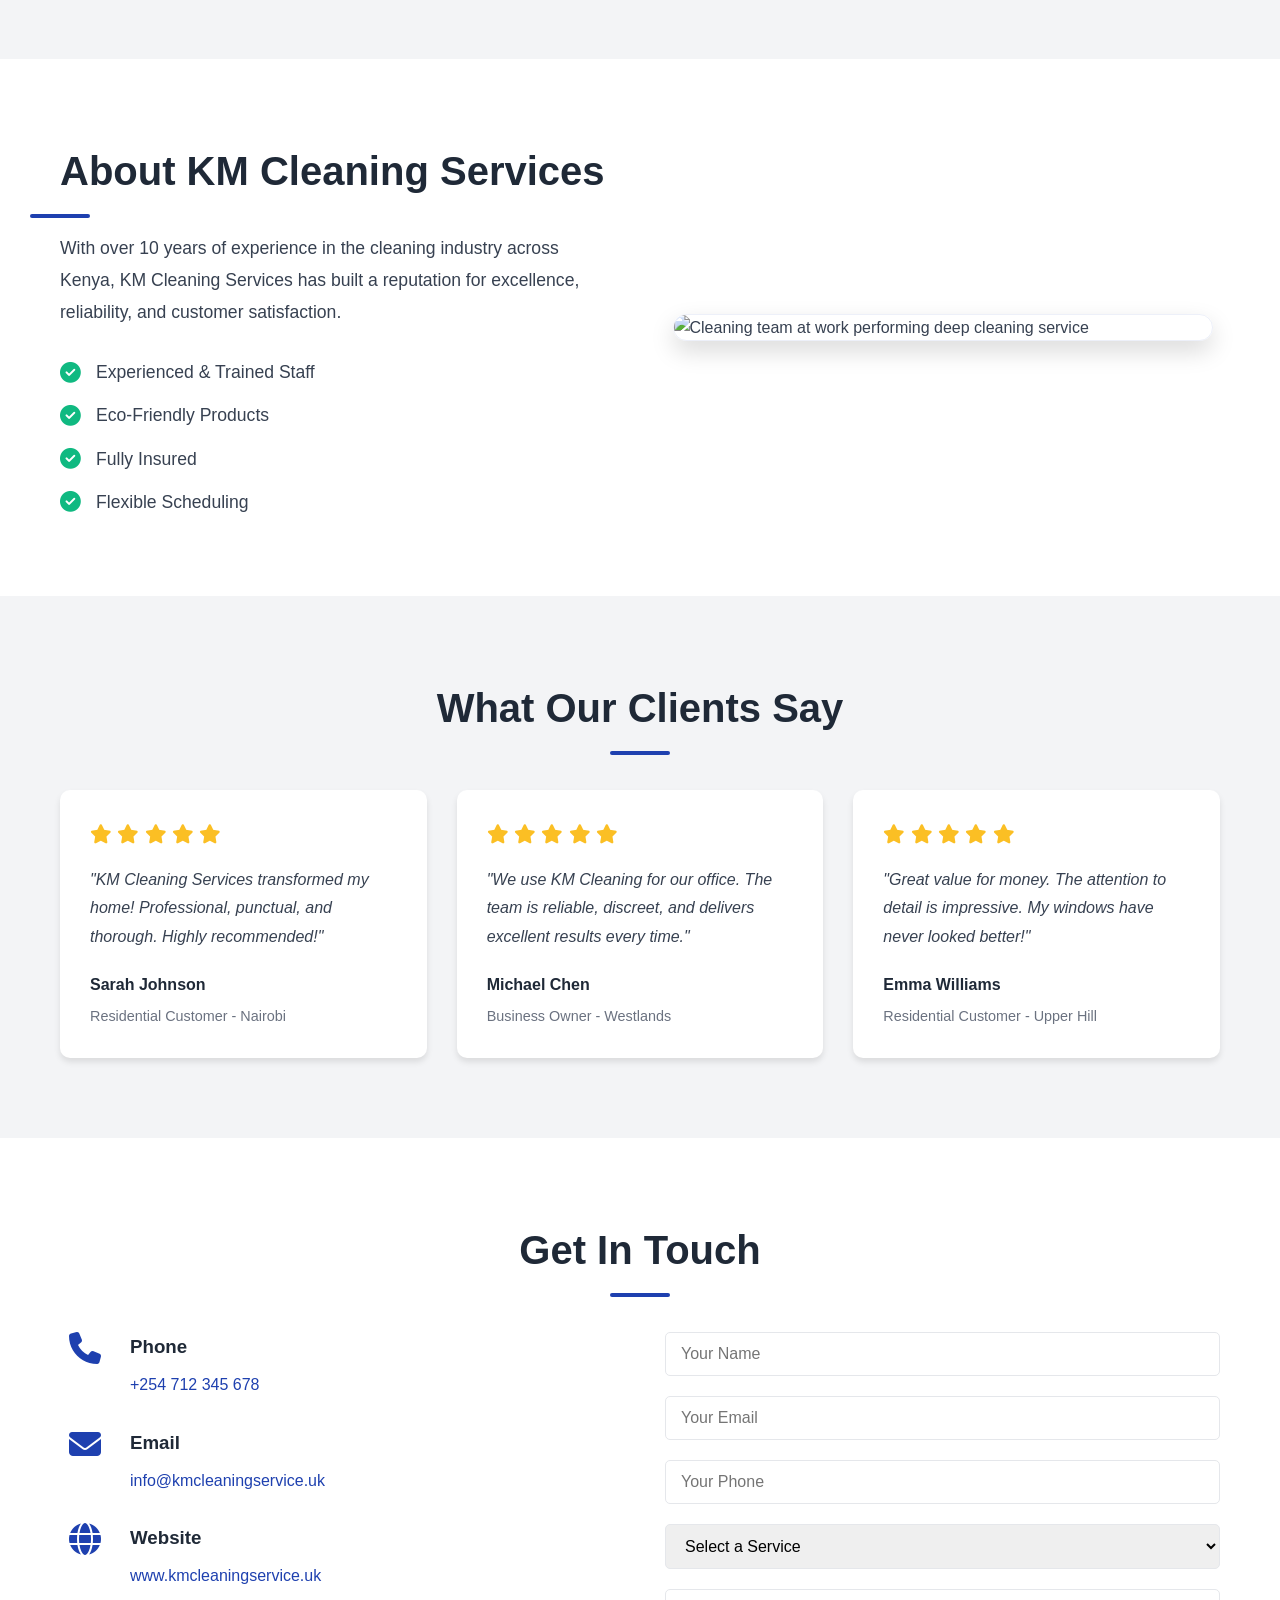
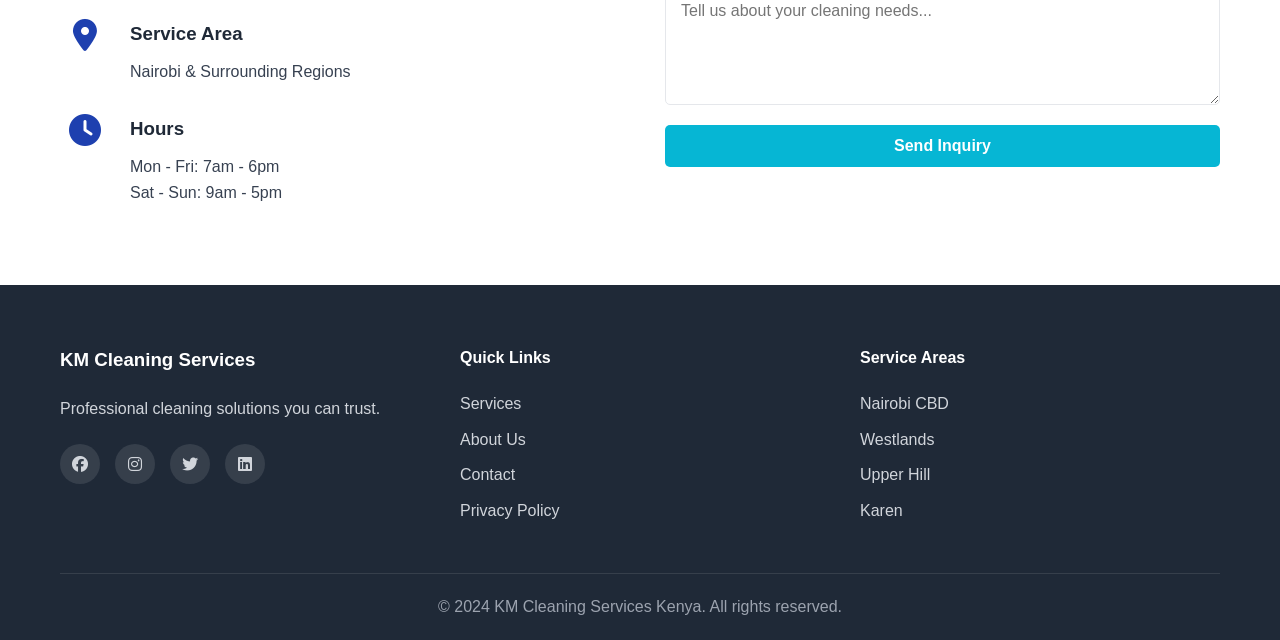
==== commit 1a71834d: "Fix website URL typo in the Get in Touch section" ====
--- a/index.html
+++ b/index.html
@@ -221,7 +221,7 @@
                         <i class="fas fa-globe"></i>
                         <div>
                             <h3>Website</h3>
-                            <p><a href="https://www.kmcleanigservice.uk">www.kmcleanigservice.uk</a></p>
+                            <p><a href="https://www.kmcleaningservice.uk">www.kmcleaningservice.uk</a></p>
                         </div>
                     </div>
                     <div class="info-item">
@@ -264,7 +264,7 @@
                         <textarea name="message" placeholder="Tell us about your cleaning needs..." rows="5" required></textarea>
                     </div>
                     <input type="hidden" name="_captcha" value="false">
-                    <input type="hidden" name="_next" value="https://www.kmcleanigservice.uk/thank-you.html">
+                    <input type="hidden" name="_next" value="https://www.kmcleaningservice.uk/thank-you.html">
                     <button type="submit" class="btn btn-primary">Send Inquiry</button>
                 </form>
             </div>
